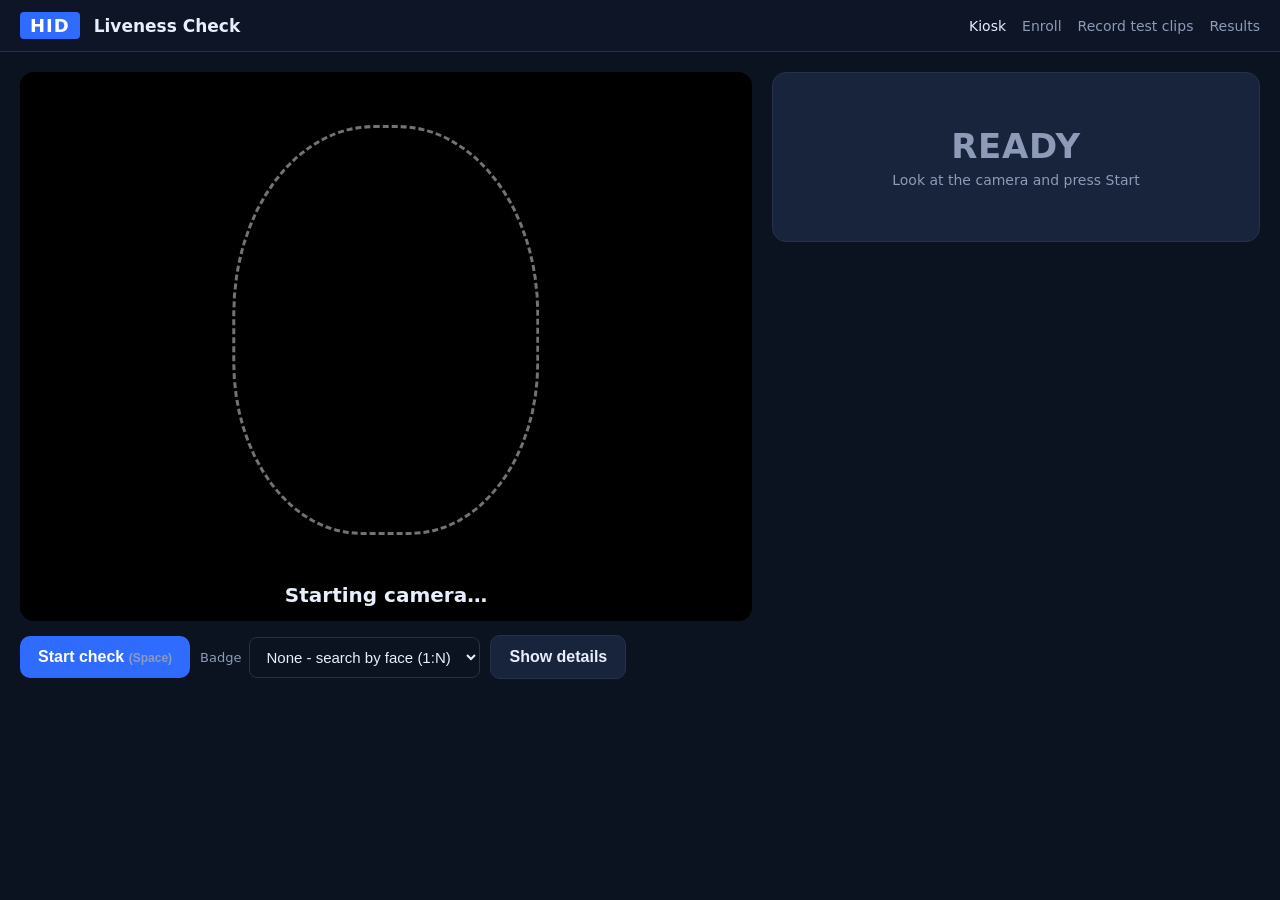
==== kiosk/index.html @ 291ff26f "Face liveness and identity kiosk prototype - Capture burst, quality gate, YuNet + MediaPipe landmark" ====
<!doctype html>
<html lang="en">
<head>
  <meta charset="utf-8" />
  <meta name="viewport" content="width=device-width, initial-scale=1" />
  <title>HID Liveness Kiosk</title>
  <link rel="stylesheet" href="styles.css" />
</head>
<body>
  <header>
    <span class="logo">HID</span><h1>Liveness Check</h1>
    <nav><a href="/" class="active">Kiosk</a><a href="/enroll.html">Enroll</a><a href="/record.html">Record test clips</a><a href="/report.html">Results</a></nav>
  </header>
  <main class="grid">
    <section class="stack">
      <div class="cam" id="cam">
        <video id="video" playsinline muted></video>
        <div class="guide"></div>
        <div class="progress" id="progress"></div>
        <div class="instruction" id="instruction"></div>
        <div class="banner" id="banner">Starting camera…</div>
      </div>
      <div class="row">
        <button id="start">Start check <span class="small muted">(Space)</span></button>
        <label style="flex-direction:row;align-items:center;gap:8px">Badge
          <select id="claimed"><option value="">None - search by face (1:N)</option></select>
        </label>
        <button class="secondary" id="toggleDebug">Show details</button>
      </div>
    </section>

    <section class="stack">
      <div class="decision" id="decision">
        <div class="big muted">READY</div>
        <div class="why">Look at the camera and press Start</div>
      </div>

      <div class="card otp hidden" id="otpCard">
        <h2>One-time code</h2>
        <p class="small muted" id="otpSent"></p>
        <form id="otpForm" class="stack">
          <input id="otpCode" inputmode="numeric" maxlength="8" autocomplete="one-time-code" placeholder="••••••" />
          <button type="submit">Verify code</button>
        </form>
      </div>

      <div class="card hidden" id="phoneCard">
        <h2>Demo phone (mock SMS)</h2>
        <div class="phone" id="phone"><span class="muted small">No messages</span></div>
      </div>

      <div class="card hidden" id="debugCard">
        <h2>Why this decision</h2>
        <div id="debug" class="muted small">Run a check to see each signal.</div>
      </div>
    </section>
  </main>
  <script type="module" src="kiosk.js"></script>
</body>
</html>
---- kiosk/styles.css ----
:root {
  --bg: #0b1220;
  --panel: #121b2e;
  --panel-2: #18243b;
  --line: #24324d;
  --text: #e8eefc;
  --muted: #8d9bb8;
  --brand: #2f6bff;
  --allow: #1fbf63;
  --verify: #f2a516;
  --deny: #e5484d;
  --radius: 14px;
  font-family: "Segoe UI", system-ui, -apple-system, sans-serif;
  color-scheme: dark;
}
* { box-sizing: border-box; }
body { margin: 0; background: var(--bg); color: var(--text); min-height: 100vh; }
a { color: #8fb0ff; }
header {
  display: flex; align-items: center; gap: 14px; padding: 12px 20px;
  border-bottom: 1px solid var(--line); background: #0d1526;
}
.logo { background: var(--brand); color: #fff; font-weight: 800; letter-spacing: 1px;
  padding: 3px 10px; border-radius: 4px; font-size: 18px; }
header h1 { font-size: 17px; font-weight: 600; margin: 0; }
header nav { margin-left: auto; display: flex; gap: 16px; font-size: 14px; }
header nav a { text-decoration: none; color: var(--muted); }
header nav a.active { color: var(--text); }

main { padding: 20px; max-width: 1280px; margin: 0 auto; }
.grid { display: grid; grid-template-columns: minmax(0, 1.5fr) minmax(320px, 1fr); gap: 20px; }
@media (max-width: 900px) { .grid { grid-template-columns: 1fr; } }

.card { background: var(--panel); border: 1px solid var(--line); border-radius: var(--radius); padding: 16px; }
.card h2 { font-size: 14px; text-transform: uppercase; letter-spacing: .08em; color: var(--muted); margin: 0 0 12px; }

.cam { position: relative; border-radius: var(--radius); overflow: hidden; background: #000; aspect-ratio: 4/3; }
.cam video { width: 100%; height: 100%; object-fit: cover; transform: scaleX(-1); display: block; }
.guide {
  position: absolute; left: 50%; top: 47%; width: 42%; aspect-ratio: 3/4; transform: translate(-50%, -50%);
  border: 3px dashed rgba(255,255,255,.45); border-radius: 46% 46% 42% 42%; transition: border-color .2s;
}
.cam.capturing .guide { border-style: solid; border-color: var(--brand); }
.cam.allow .guide { border-style: solid; border-color: var(--allow); }
.cam.deny .guide { border-style: solid; border-color: var(--deny); }
.cam.verify .guide { border-style: solid; border-color: var(--verify); }
.cam .banner {
  position: absolute; left: 0; right: 0; bottom: 0; padding: 14px 18px; font-size: 20px; font-weight: 600;
  background: linear-gradient(transparent, rgba(0,0,0,.75)); text-align: center;
}
.cam .instruction {
  position: absolute; left: 50%; top: 12px; transform: translateX(-50%); padding: 10px 20px;
  background: var(--verify); color: #1b1300; font-size: 24px; font-weight: 800; border-radius: 10px;
  display: none; white-space: nowrap;
}
.progress { position: absolute; left: 0; top: 0; height: 5px; background: var(--brand); width: 0; }

.decision { border-radius: var(--radius); padding: 22px; text-align: center; background: var(--panel-2);
  border: 1px solid var(--line); min-height: 170px; display: flex; flex-direction: column; justify-content: center; gap: 6px; }
.decision .big { font-size: 34px; font-weight: 800; letter-spacing: .02em; }
.decision.allow { background: rgba(31,191,99,.12); border-color: var(--allow); }
.decision.allow .big { color: var(--allow); }
.decision.deny { background: rgba(229,72,77,.12); border-color: var(--deny); }
.decision.deny .big { color: var(--deny); }
.decision.verify { background: rgba(242,165,22,.12); border-color: var(--verify); }
.decision.verify .big { color: var(--verify); }
.decision .who { font-size: 18px; }
.decision .why { color: var(--muted); font-size: 14px; }
.metrics { display: flex; justify-content: center; gap: 22px; margin-top: 8px; font-size: 15px; }
.metrics b { font-variant-numeric: tabular-nums; }

button, .btn {
  background: var(--brand); color: #fff; border: 0; border-radius: 10px; padding: 12px 18px;
  font-size: 16px; font-weight: 600; cursor: pointer;
}
button.secondary { background: var(--panel-2); border: 1px solid var(--line); color: var(--text); }
button:disabled { opacity: .5; cursor: default; }
.row { display: flex; gap: 10px; align-items: center; flex-wrap: wrap; }
.stack { display: flex; flex-direction: column; gap: 14px; }
label { font-size: 13px; color: var(--muted); display: flex; flex-direction: column; gap: 4px; }
input, select {
  background: var(--bg); color: var(--text); border: 1px solid var(--line); border-radius: 8px;
  padding: 10px 12px; font-size: 15px;
}
.otp input { font-size: 28px; letter-spacing: .4em; text-align: center; width: 100%; }

table { width: 100%; border-collapse: collapse; font-size: 13px; font-variant-numeric: tabular-nums; }
td, th { padding: 6px 8px; border-bottom: 1px solid var(--line); text-align: left; }
th { color: var(--muted); font-weight: 500; }
.bar { height: 8px; border-radius: 4px; background: var(--line); position: relative; min-width: 80px; }
.bar > span { position: absolute; left: 0; top: 0; bottom: 0; border-radius: 4px; }
.muted { color: var(--muted); }
.small { font-size: 12px; }
.pill { display: inline-block; padding: 2px 8px; border-radius: 99px; font-size: 12px; font-weight: 600; }
.pill.ALLOW { background: rgba(31,191,99,.2); color: var(--allow); }
.pill.DENY { background: rgba(229,72,77,.2); color: var(--deny); }
.pill.REQUEST_VERIFICATION { background: rgba(242,165,22,.2); color: var(--verify); }
.phone { background: #05080f; border: 2px solid #2a3550; border-radius: 22px; padding: 14px; font-size: 14px; min-height: 90px; }
.phone .sms { background: var(--panel-2); border-radius: 12px; padding: 8px 10px; margin-top: 6px; }
.hidden { display: none !important; }
.labels { display: grid; grid-template-columns: repeat(auto-fit, minmax(130px, 1fr)); gap: 10px; }
.labels button { padding: 16px 10px; }
.labels button .n { display: block; font-size: 12px; opacity: .8; font-weight: 400; }
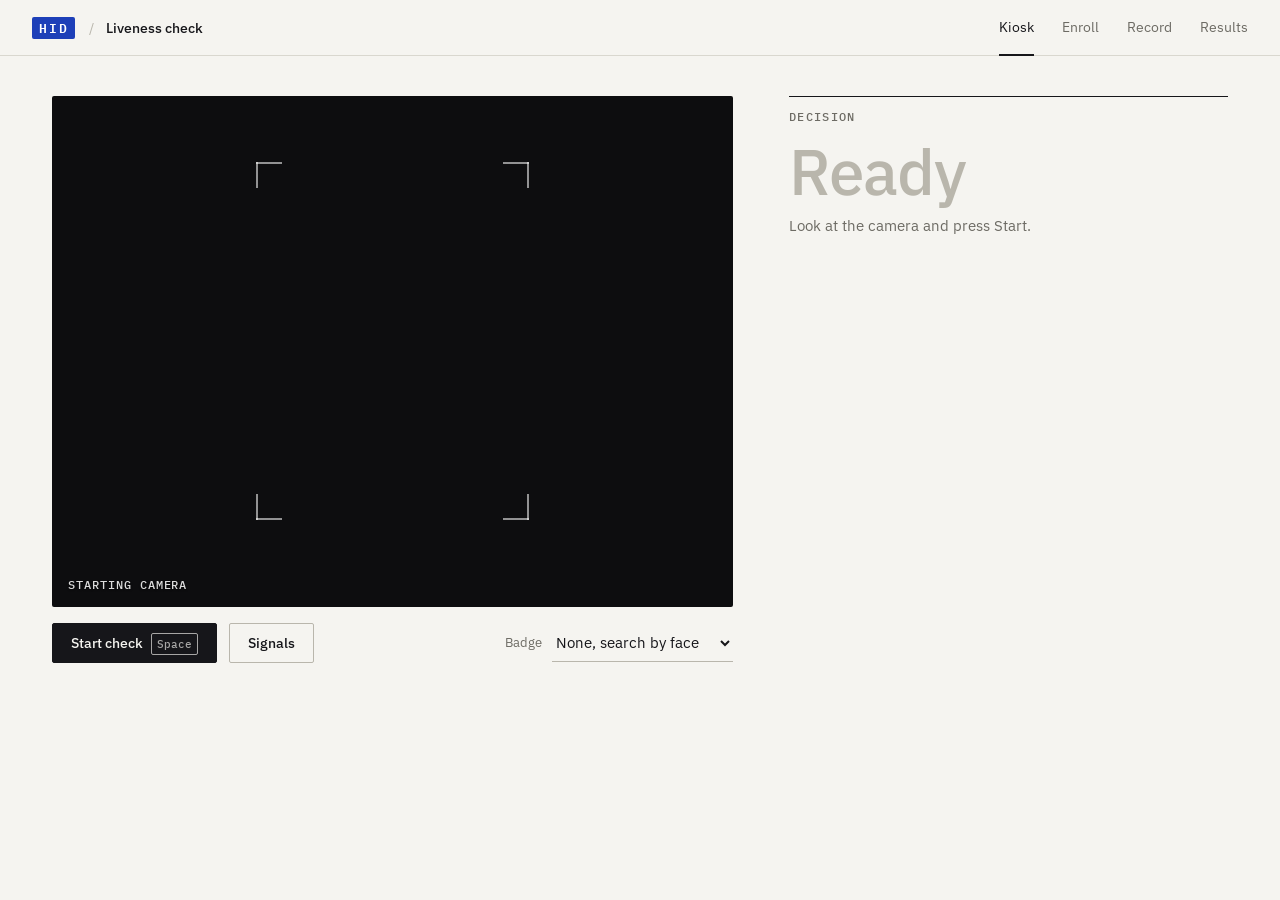
==== commit 6207465a: "Deploy to AWS, stream frames during capture, refresh UI - scripts/deploy_aws.py + deploy.bat: EC2 + " ====
--- a/kiosk/index.html
+++ b/kiosk/index.html
@@ -8,53 +8,58 @@
 </head>
 <body>
   <header>
-    <span class="logo">HID</span><h1>Liveness Check</h1>
-    <nav><a href="/" class="active">Kiosk</a><a href="/enroll.html">Enroll</a><a href="/record.html">Record test clips</a><a href="/report.html">Results</a></nav>
+    <span class="logo">HID</span><h1>Liveness check</h1>
+    <nav><a href="/" class="active">Kiosk</a><a href="/enroll.html">Enroll</a><a href="/record.html">Record</a><a href="/report.html">Results</a></nav>
   </header>
   <main class="grid">
     <section class="stack">
       <div class="cam" id="cam">
         <video id="video" playsinline muted></video>
         <div class="guide"></div>
+        <div class="instruction" id="instruction"></div>
+        <div class="banner" id="banner">Starting camera</div>
         <div class="progress" id="progress"></div>
-        <div class="instruction" id="instruction"></div>
-        <div class="banner" id="banner">Starting camera…</div>
       </div>
-      <div class="row">
-        <button id="start">Start check <span class="small muted">(Space)</span></button>
-        <label style="flex-direction:row;align-items:center;gap:8px">Badge
-          <select id="claimed"><option value="">None - search by face (1:N)</option></select>
+      <div class="row" style="justify-content:space-between">
+        <div class="row">
+          <button id="start">Start check<kbd>Space</kbd></button>
+          <button class="secondary" id="toggleDebug">Signals</button>
+        </div>
+        <label style="flex-direction:row;align-items:center;gap:10px">Badge
+          <select id="claimed"><option value="">None, search by face</option></select>
         </label>
-        <button class="secondary" id="toggleDebug">Show details</button>
       </div>
     </section>
 
     <section class="stack">
-      <div class="decision" id="decision">
-        <div class="big muted">READY</div>
-        <div class="why">Look at the camera and press Start</div>
+      <div class="decision idle" id="decision">
+        <div class="eyebrow">Decision</div>
+        <div class="big">Ready</div>
+        <p class="why">Look at the camera and press Start.</p>
       </div>
 
       <div class="card otp hidden" id="otpCard">
         <h2>One-time code</h2>
-        <p class="small muted" id="otpSent"></p>
         <form id="otpForm" class="stack">
-          <input id="otpCode" inputmode="numeric" maxlength="8" autocomplete="one-time-code" placeholder="••••••" />
+          <p class="small muted" id="otpSent" style="margin:0"></p>
+          <input id="otpCode" inputmode="numeric" maxlength="8" autocomplete="one-time-code" placeholder="000000" aria-label="One-time code" />
           <button type="submit">Verify code</button>
         </form>
       </div>
 
       <div class="card hidden" id="phoneCard">
-        <h2>Demo phone (mock SMS)</h2>
+        <h2>Demo device · SMS</h2>
         <div class="phone" id="phone"><span class="muted small">No messages</span></div>
-      </div>
-
-      <div class="card hidden" id="debugCard">
-        <h2>Why this decision</h2>
-        <div id="debug" class="muted small">Run a check to see each signal.</div>
       </div>
     </section>
   </main>
+
+  <section class="wide hidden" id="debugCard">
+    <div class="card">
+      <h2>Signals behind this decision</h2>
+      <div id="debug" class="muted small">Run a check to see each signal.</div>
+    </div>
+  </section>
   <script type="module" src="kiosk.js"></script>
 </body>
 </html>
--- a/kiosk/styles.css
+++ b/kiosk/styles.css
@@ -1,103 +1,184 @@
+@import url("https://fonts.googleapis.com/css2?family=IBM+Plex+Mono:wght@400;500&family=IBM+Plex+Sans:wght@400;500;600&display=swap");
+
+/* ---------- tokens ---------------------------------------------------------- */
 :root {
-  --bg: #0b1220;
-  --panel: #121b2e;
-  --panel-2: #18243b;
-  --line: #24324d;
-  --text: #e8eefc;
-  --muted: #8d9bb8;
-  --brand: #2f6bff;
-  --allow: #1fbf63;
-  --verify: #f2a516;
-  --deny: #e5484d;
-  --radius: 14px;
-  font-family: "Segoe UI", system-ui, -apple-system, sans-serif;
-  color-scheme: dark;
+  --paper: #f5f4f0;
+  --paper-2: #ecebe5;
+  --ink: #16161a;
+  --muted: #6d6b64;
+  --line: #d9d7cf;
+  --line-strong: #b9b6ac;
+  --accent: #1d3fb8;          /* HID blue, used sparingly */
+  --allow: #1c7a4b;
+  --verify: #a8670c;
+  --deny: #b3261e;
+  --viewfinder: #0d0d0f;
+  --sans: "IBM Plex Sans", "Segoe UI", system-ui, sans-serif;
+  --mono: "IBM Plex Mono", ui-monospace, "Cascadia Mono", Consolas, monospace;
+  /* aliases used by page-specific styles */
+  --bg: var(--paper); --panel: var(--paper); --panel-2: var(--paper-2); --text: var(--ink); --brand: var(--accent);
+  color-scheme: light;
 }
+@media (prefers-color-scheme: dark) {
+  :root:not([data-theme="light"]) {
+    --paper: #121214; --paper-2: #1a1a1d; --ink: #ecebe6; --muted: #8f8d86;
+    --line: #2a2a2e; --line-strong: #3b3b40; --accent: #7c97ff;
+    --allow: #4fbf86; --verify: #e0a43c; --deny: #f0675d; --viewfinder: #000;
+    color-scheme: dark;
+  }
+}
+
+/* ---------- base ------------------------------------------------------------ */
 * { box-sizing: border-box; }
-body { margin: 0; background: var(--bg); color: var(--text); min-height: 100vh; }
-a { color: #8fb0ff; }
+html { -webkit-text-size-adjust: 100%; }
+body {
+  margin: 0; background: var(--paper); color: var(--ink);
+  font: 400 15px/1.5 var(--sans); min-height: 100vh;
+  -webkit-font-smoothing: antialiased;
+}
+a { color: inherit; }
+code, .mono { font-family: var(--mono); font-size: .92em; }
+::selection { background: var(--ink); color: var(--paper); }
+
+/* ---------- header ---------------------------------------------------------- */
 header {
-  display: flex; align-items: center; gap: 14px; padding: 12px 20px;
-  border-bottom: 1px solid var(--line); background: #0d1526;
+  display: flex; align-items: center; gap: 14px;
+  padding: 0 32px; height: 56px; border-bottom: 1px solid var(--line);
 }
-.logo { background: var(--brand); color: #fff; font-weight: 800; letter-spacing: 1px;
-  padding: 3px 10px; border-radius: 4px; font-size: 18px; }
-header h1 { font-size: 17px; font-weight: 600; margin: 0; }
-header nav { margin-left: auto; display: flex; gap: 16px; font-size: 14px; }
-header nav a { text-decoration: none; color: var(--muted); }
-header nav a.active { color: var(--text); }
+.logo {
+  font: 600 13px/1 var(--mono); letter-spacing: .14em; color: #fff;
+  background: var(--accent); padding: 5px 7px 4px; border-radius: 2px;
+}
+header h1 { font: 500 14px/1 var(--sans); margin: 0; color: var(--ink); }
+header h1::before { content: "/"; color: var(--line-strong); margin-right: 12px; font-weight: 400; }
+header nav { margin-left: auto; display: flex; gap: 28px; }
+header nav a {
+  text-decoration: none; color: var(--muted); font-size: 13.5px;
+  padding: 18px 0 16px; border-bottom: 2px solid transparent;
+}
+header nav a:hover { color: var(--ink); }
+header nav a.active { color: var(--ink); border-bottom-color: var(--ink); }
 
-main { padding: 20px; max-width: 1280px; margin: 0 auto; }
-.grid { display: grid; grid-template-columns: minmax(0, 1.5fr) minmax(320px, 1fr); gap: 20px; }
-@media (max-width: 900px) { .grid { grid-template-columns: 1fr; } }
+main { padding: 40px 32px 64px; max-width: 1240px; margin: 0 auto; }
+.wide { padding: 0 32px 64px; max-width: 1240px; margin: 0 auto; }
+.grid { display: grid; grid-template-columns: minmax(0, 1.55fr) minmax(300px, 1fr); gap: 56px; align-items: start; }
+@media (max-width: 920px) {
+  .grid { grid-template-columns: 1fr; gap: 32px; }
+  header { padding: 0 16px; } header nav { gap: 16px; } main { padding: 24px 16px 48px; }
+}
 
-.card { background: var(--panel); border: 1px solid var(--line); border-radius: var(--radius); padding: 16px; }
-.card h2 { font-size: 14px; text-transform: uppercase; letter-spacing: .08em; color: var(--muted); margin: 0 0 12px; }
+/* ---------- sections -------------------------------------------------------- */
+.card { border-top: 1px solid var(--ink); padding: 14px 0 0; }
+.card + .card { margin-top: 28px; }
+.card h2, .eyebrow {
+  font: 500 11.5px/1 var(--mono); letter-spacing: .12em; text-transform: uppercase;
+  color: var(--muted); margin: 0 0 16px;
+}
+.stack { display: flex; flex-direction: column; gap: 16px; }
+.row { display: flex; gap: 12px; align-items: center; flex-wrap: wrap; }
+.muted { color: var(--muted); }
+.small { font-size: 13px; }
+.hidden { display: none !important; }
 
-.cam { position: relative; border-radius: var(--radius); overflow: hidden; background: #000; aspect-ratio: 4/3; }
+/* ---------- viewfinder ------------------------------------------------------ */
+.cam {
+  --c: rgba(255, 255, 255, .55);
+  position: relative; overflow: hidden; background: var(--viewfinder);
+  aspect-ratio: 4 / 3; border-radius: 2px;
+}
 .cam video { width: 100%; height: 100%; object-fit: cover; transform: scaleX(-1); display: block; }
 .guide {
-  position: absolute; left: 50%; top: 47%; width: 42%; aspect-ratio: 3/4; transform: translate(-50%, -50%);
-  border: 3px dashed rgba(255,255,255,.45); border-radius: 46% 46% 42% 42%; transition: border-color .2s;
+  position: absolute; top: 13%; bottom: 17%; left: 30%; right: 30%;
+  --l: 26px; --w: 2px;
+  background:
+    linear-gradient(var(--c), var(--c)) top left / var(--l) var(--w),
+    linear-gradient(var(--c), var(--c)) top left / var(--w) var(--l),
+    linear-gradient(var(--c), var(--c)) top right / var(--l) var(--w),
+    linear-gradient(var(--c), var(--c)) top right / var(--w) var(--l),
+    linear-gradient(var(--c), var(--c)) bottom left / var(--l) var(--w),
+    linear-gradient(var(--c), var(--c)) bottom left / var(--w) var(--l),
+    linear-gradient(var(--c), var(--c)) bottom right / var(--l) var(--w),
+    linear-gradient(var(--c), var(--c)) bottom right / var(--w) var(--l);
+  background-repeat: no-repeat;
+  transition: inset .25s ease;
 }
-.cam.capturing .guide { border-style: solid; border-color: var(--brand); }
-.cam.allow .guide { border-style: solid; border-color: var(--allow); }
-.cam.deny .guide { border-style: solid; border-color: var(--deny); }
-.cam.verify .guide { border-style: solid; border-color: var(--verify); }
+.cam.capturing { --c: #fff; }
+.cam.capturing .guide { top: 12%; bottom: 16%; left: 29%; right: 29%; }
+.cam.allow { --c: #5fd394; }
+.cam.verify { --c: #f0b44c; }
+.cam.deny { --c: #ff6b61; }
 .cam .banner {
-  position: absolute; left: 0; right: 0; bottom: 0; padding: 14px 18px; font-size: 20px; font-weight: 600;
-  background: linear-gradient(transparent, rgba(0,0,0,.75)); text-align: center;
+  position: absolute; left: 16px; bottom: 14px; right: 16px;
+  font: 500 12px/1.3 var(--mono); letter-spacing: .08em; text-transform: uppercase;
+  color: rgba(255, 255, 255, .86); text-shadow: 0 1px 2px rgba(0, 0, 0, .6);
 }
 .cam .instruction {
-  position: absolute; left: 50%; top: 12px; transform: translateX(-50%); padding: 10px 20px;
-  background: var(--verify); color: #1b1300; font-size: 24px; font-weight: 800; border-radius: 10px;
-  display: none; white-space: nowrap;
+  position: absolute; left: 0; right: 0; top: 0; display: none;
+  padding: 14px 18px; background: var(--paper); color: var(--ink);
+  font: 500 20px/1.2 var(--sans); border-bottom: 2px solid var(--verify);
 }
-.progress { position: absolute; left: 0; top: 0; height: 5px; background: var(--brand); width: 0; }
+.progress { position: absolute; left: 0; bottom: 0; height: 2px; width: 0; background: #fff; }
 
-.decision { border-radius: var(--radius); padding: 22px; text-align: center; background: var(--panel-2);
-  border: 1px solid var(--line); min-height: 170px; display: flex; flex-direction: column; justify-content: center; gap: 6px; }
-.decision .big { font-size: 34px; font-weight: 800; letter-spacing: .02em; }
-.decision.allow { background: rgba(31,191,99,.12); border-color: var(--allow); }
+/* ---------- decision ------------------------------------------------------- */
+.decision { border-top: 1px solid var(--ink); padding-top: 14px; min-height: 230px; }
+.decision .big {
+  font: 500 64px/1 var(--sans); letter-spacing: -.02em; margin: 6px 0 12px; color: var(--line-strong);
+}
 .decision.allow .big { color: var(--allow); }
-.decision.deny { background: rgba(229,72,77,.12); border-color: var(--deny); }
+.decision.verify .big { color: var(--verify); }
 .decision.deny .big { color: var(--deny); }
-.decision.verify { background: rgba(242,165,22,.12); border-color: var(--verify); }
-.decision.verify .big { color: var(--verify); }
-.decision .who { font-size: 18px; }
-.decision .why { color: var(--muted); font-size: 14px; }
-.metrics { display: flex; justify-content: center; gap: 22px; margin-top: 8px; font-size: 15px; }
-.metrics b { font-variant-numeric: tabular-nums; }
+.decision .why { color: var(--ink); font-size: 15px; margin: 0 0 22px; max-width: 34ch; }
+.decision.idle .why { color: var(--muted); }
+.readout { margin: 0; border-top: 1px solid var(--line); }
+.readout > div {
+  display: flex; justify-content: space-between; gap: 16px;
+  padding: 9px 0; border-bottom: 1px solid var(--line); font-size: 14px;
+}
+.readout dt { color: var(--muted); }
+.readout dd { margin: 0; font: 500 14px/1.5 var(--mono); text-align: right; }
+.breakdown { font: 400 12px/1.4 var(--mono); color: var(--muted); margin: 10px 0 0; }
 
+/* ---------- controls -------------------------------------------------------- */
 button, .btn {
-  background: var(--brand); color: #fff; border: 0; border-radius: 10px; padding: 12px 18px;
-  font-size: 16px; font-weight: 600; cursor: pointer;
+  font: 500 14px/1 var(--sans); cursor: pointer;
+  background: var(--ink); color: var(--paper); border: 1px solid var(--ink);
+  border-radius: 2px; padding: 12px 18px; transition: opacity .15s;
 }
-button.secondary { background: var(--panel-2); border: 1px solid var(--line); color: var(--text); }
-button:disabled { opacity: .5; cursor: default; }
-.row { display: flex; gap: 10px; align-items: center; flex-wrap: wrap; }
-.stack { display: flex; flex-direction: column; gap: 14px; }
-label { font-size: 13px; color: var(--muted); display: flex; flex-direction: column; gap: 4px; }
+button:hover { opacity: .86; }
+button.secondary { background: transparent; color: var(--ink); border-color: var(--line-strong); }
+button.secondary:hover { border-color: var(--ink); opacity: 1; }
+button:disabled { opacity: .4; cursor: default; }
+button:focus-visible, input:focus-visible, select:focus-visible, a:focus-visible { outline: 2px solid var(--accent); outline-offset: 2px; }
+kbd { font: 500 11px/1 var(--mono); padding: 3px 5px; border: 1px solid currentColor; border-radius: 2px; opacity: .65; margin-left: 8px; }
+
+label { font-size: 12.5px; color: var(--muted); display: flex; flex-direction: column; gap: 6px; }
 input, select {
-  background: var(--bg); color: var(--text); border: 1px solid var(--line); border-radius: 8px;
-  padding: 10px 12px; font-size: 15px;
+  font: 400 15px/1.3 var(--sans); color: var(--ink); background: transparent;
+  border: 0; border-bottom: 1px solid var(--line-strong); border-radius: 0; padding: 8px 0;
 }
-.otp input { font-size: 28px; letter-spacing: .4em; text-align: center; width: 100%; }
+input:focus, select:focus { border-bottom-color: var(--ink); outline: none; }
+select { padding-right: 18px; cursor: pointer; }
+select option { background: var(--paper); color: var(--ink); }
+.otp input { font: 500 30px/1 var(--mono); letter-spacing: .45em; text-align: center; padding: 12px 0; }
 
-table { width: 100%; border-collapse: collapse; font-size: 13px; font-variant-numeric: tabular-nums; }
-td, th { padding: 6px 8px; border-bottom: 1px solid var(--line); text-align: left; }
-th { color: var(--muted); font-weight: 500; }
-.bar { height: 8px; border-radius: 4px; background: var(--line); position: relative; min-width: 80px; }
-.bar > span { position: absolute; left: 0; top: 0; bottom: 0; border-radius: 4px; }
-.muted { color: var(--muted); }
-.small { font-size: 12px; }
-.pill { display: inline-block; padding: 2px 8px; border-radius: 99px; font-size: 12px; font-weight: 600; }
-.pill.ALLOW { background: rgba(31,191,99,.2); color: var(--allow); }
-.pill.DENY { background: rgba(229,72,77,.2); color: var(--deny); }
-.pill.REQUEST_VERIFICATION { background: rgba(242,165,22,.2); color: var(--verify); }
-.phone { background: #05080f; border: 2px solid #2a3550; border-radius: 22px; padding: 14px; font-size: 14px; min-height: 90px; }
-.phone .sms { background: var(--panel-2); border-radius: 12px; padding: 8px 10px; margin-top: 6px; }
-.hidden { display: none !important; }
-.labels { display: grid; grid-template-columns: repeat(auto-fit, minmax(130px, 1fr)); gap: 10px; }
-.labels button { padding: 16px 10px; }
-.labels button .n { display: block; font-size: 12px; opacity: .8; font-weight: 400; }
+/* ---------- tables & meters --------------------------------------------------- */
+table { width: 100%; border-collapse: collapse; font-size: 13.5px; font-variant-numeric: tabular-nums; }
+th { text-align: left; font: 500 11px/1 var(--mono); letter-spacing: .1em; text-transform: uppercase; color: var(--muted); padding: 10px 8px 10px 0; border-bottom: 1px solid var(--ink); }
+td { padding: 9px 8px 9px 0; border-bottom: 1px solid var(--line); vertical-align: top; }
+.bar { height: 2px; background: var(--line); position: relative; min-width: 72px; margin-top: 9px; }
+.bar > span { position: absolute; left: 0; top: 0; bottom: 0; }
+td b { font-family: var(--mono); font-weight: 500; }
+.pill { font: 500 11px/1 var(--mono); letter-spacing: .06em; text-transform: uppercase; }
+.pill::before { content: ""; display: inline-block; width: 7px; height: 7px; margin-right: 6px; vertical-align: 0; }
+.pill.ALLOW { color: var(--allow); } .pill.ALLOW::before { background: var(--allow); }
+.pill.DENY { color: var(--deny); } .pill.DENY::before { background: var(--deny); }
+.pill.REQUEST_VERIFICATION { color: var(--verify); } .pill.REQUEST_VERIFICATION::before { background: var(--verify); }
+
+/* ---------- demo phone -------------------------------------------------------- */
+.phone { border: 1px solid var(--line-strong); border-radius: 14px; padding: 14px; font-size: 14px; min-height: 80px; max-width: 320px; }
+.phone .sms { border-left: 2px solid var(--accent); padding: 4px 0 4px 10px; margin-top: 8px; font-family: var(--mono); }
+
+/* ---------- record page label grid -------------------------------------------- */
+.labels { display: grid; grid-template-columns: repeat(auto-fit, minmax(140px, 1fr)); gap: 8px; }
+.labels button { text-align: left; padding: 14px 14px 12px; line-height: 1.25; }
+.labels button .n { display: block; font: 400 12px/1 var(--mono); opacity: .7; margin-top: 8px; }
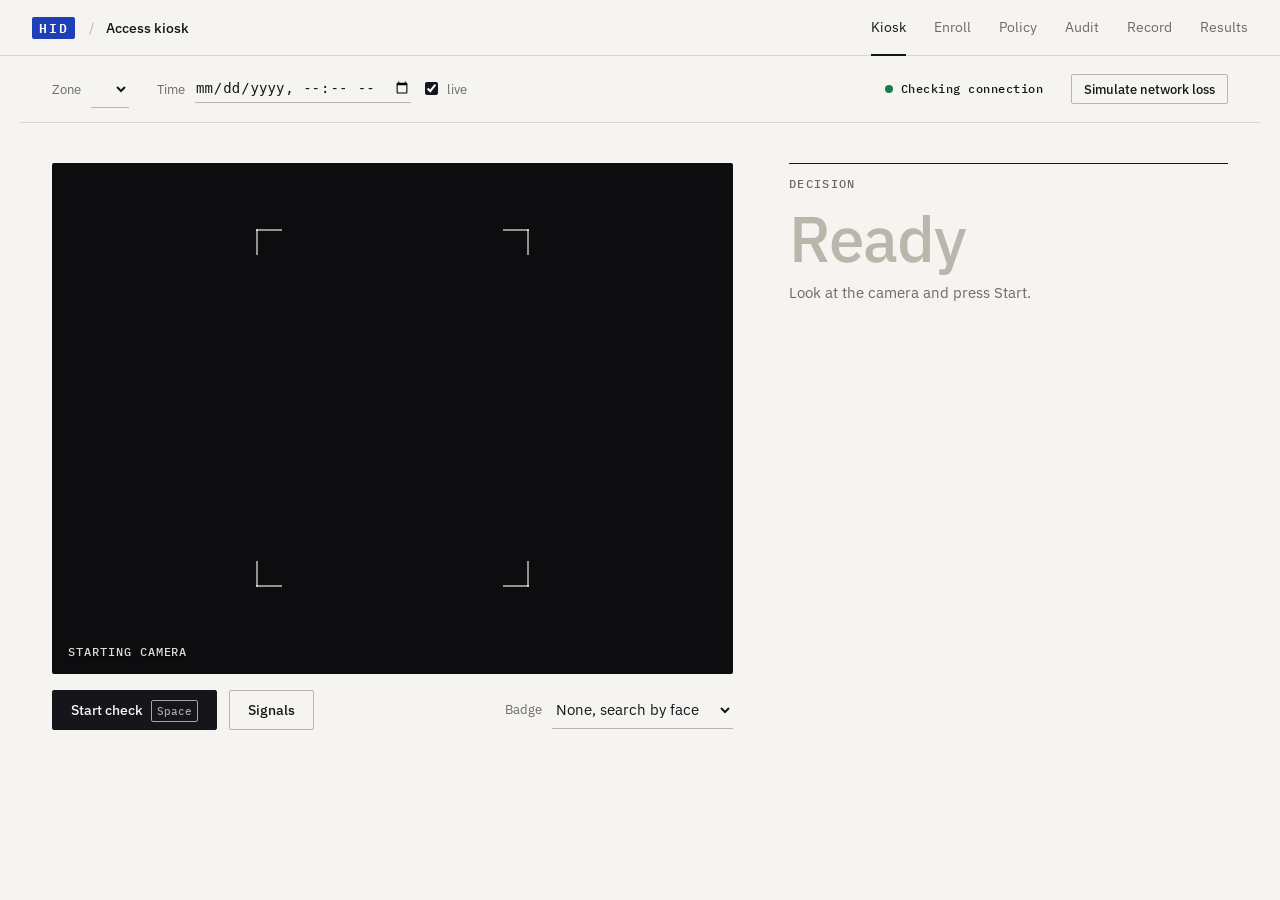
==== commit bdfb2353: "Context-aware access control and offline fail-safe mode - Campus access schedule (roles x zones x we" ====
--- a/kiosk/index.html
+++ b/kiosk/index.html
@@ -8,9 +8,21 @@
 </head>
 <body>
   <header>
-    <span class="logo">HID</span><h1>Liveness check</h1>
-    <nav><a href="/" class="active">Kiosk</a><a href="/enroll.html">Enroll</a><a href="/record.html">Record</a><a href="/report.html">Results</a></nav>
+    <span class="logo">HID</span><h1>Access kiosk</h1>
+    <nav><a href="/" class="active">Kiosk</a><a href="/enroll.html">Enroll</a><a href="/policy.html">Policy</a><a href="/audit.html">Audit</a><a href="/record.html">Record</a><a href="/report.html">Results</a></nav>
   </header>
+
+  <div class="contextbar">
+    <label class="inline">Zone <select id="zone"></select></label>
+    <label class="inline">Time
+      <input type="datetime-local" id="at" />
+      <span class="check"><input type="checkbox" id="liveTime" checked /> live</span>
+    </label>
+    <span class="spacer"></span>
+    <span class="net on" id="netStatus"><i></i>Checking connection</span>
+    <button class="secondary small-btn" id="simulate">Simulate network loss</button>
+  </div>
+
   <main class="grid">
     <section class="stack">
       <div class="cam" id="cam">
@@ -25,7 +37,7 @@
           <button id="start">Start check<kbd>Space</kbd></button>
           <button class="secondary" id="toggleDebug">Signals</button>
         </div>
-        <label style="flex-direction:row;align-items:center;gap:10px">Badge
+        <label class="inline">Badge
           <select id="claimed"><option value="">None, search by face</option></select>
         </label>
       </div>
@@ -39,10 +51,10 @@
       </div>
 
       <div class="card otp hidden" id="otpCard">
-        <h2>One-time code</h2>
+        <h2>Second factor</h2>
         <form id="otpForm" class="stack">
           <p class="small muted" id="otpSent" style="margin:0"></p>
-          <input id="otpCode" inputmode="numeric" maxlength="8" autocomplete="one-time-code" placeholder="000000" aria-label="One-time code" />
+          <input id="otpCode" inputmode="numeric" maxlength="8" autocomplete="one-time-code" placeholder="000000" aria-label="Verification code" />
           <button type="submit">Verify code</button>
         </form>
       </div>
--- a/kiosk/styles.css
+++ b/kiosk/styles.css
@@ -178,6 +178,37 @@
 .phone { border: 1px solid var(--line-strong); border-radius: 14px; padding: 14px; font-size: 14px; min-height: 80px; max-width: 320px; }
 .phone .sms { border-left: 2px solid var(--accent); padding: 4px 0 4px 10px; margin-top: 8px; font-family: var(--mono); }
 
+/* ---------- kiosk context bar --------------------------------------------------- */
+.contextbar {
+  display: flex; align-items: center; gap: 28px; flex-wrap: wrap;
+  max-width: 1240px; margin: 0 auto; padding: 14px 32px; border-bottom: 1px solid var(--line);
+}
+.contextbar .spacer { flex: 1; }
+label.inline { flex-direction: row; align-items: center; gap: 10px; }
+label.inline input[type="datetime-local"] { font: 400 14px/1.2 var(--mono); padding: 4px 0; }
+label.inline input:disabled { color: var(--muted); }
+.check { display: inline-flex; align-items: center; gap: 6px; font-size: 12.5px; }
+.check input { accent-color: var(--ink); }
+.net { display: inline-flex; align-items: center; gap: 8px; font: 500 12px/1 var(--mono); letter-spacing: .04em; }
+.net i { width: 8px; height: 8px; border-radius: 50%; background: var(--allow); display: inline-block; }
+.net.off { color: var(--deny); }
+.net.off i { background: var(--deny); animation: blink 1.2s steps(2, start) infinite; }
+@keyframes blink { to { visibility: hidden; } }
+.small-btn { padding: 8px 12px; font-size: 12.5px; }
+@media (max-width: 920px) { .contextbar { padding: 12px 16px; gap: 14px; } }
+
+/* ---------- policy matrix ----------------------------------------------------------- */
+.matrix td, .matrix th { white-space: nowrap; }
+.matrix td.win { font: 400 12.5px/1.5 var(--mono); }
+.matrix td.none { color: var(--line-strong); }
+.tag { font: 500 10.5px/1 var(--mono); letter-spacing: .08em; text-transform: uppercase; border: 1px solid currentColor; padding: 3px 5px; border-radius: 2px; }
+.tag.high { color: var(--deny); }
+.tag.std { color: var(--muted); }
+.qr { width: 180px; height: 180px; background: #fff; padding: 6px; border: 1px solid var(--line); }
+.qr svg { width: 100%; height: 100%; display: block; }
+.verdict { font: 500 22px/1.2 var(--sans); }
+.verdict.inside { color: var(--allow); } .verdict.grace { color: var(--verify); } .verdict.outside { color: var(--deny); }
+
 /* ---------- record page label grid -------------------------------------------- */
 .labels { display: grid; grid-template-columns: repeat(auto-fit, minmax(140px, 1fr)); gap: 8px; }
 .labels button { text-align: left; padding: 14px 14px 12px; line-height: 1.25; }
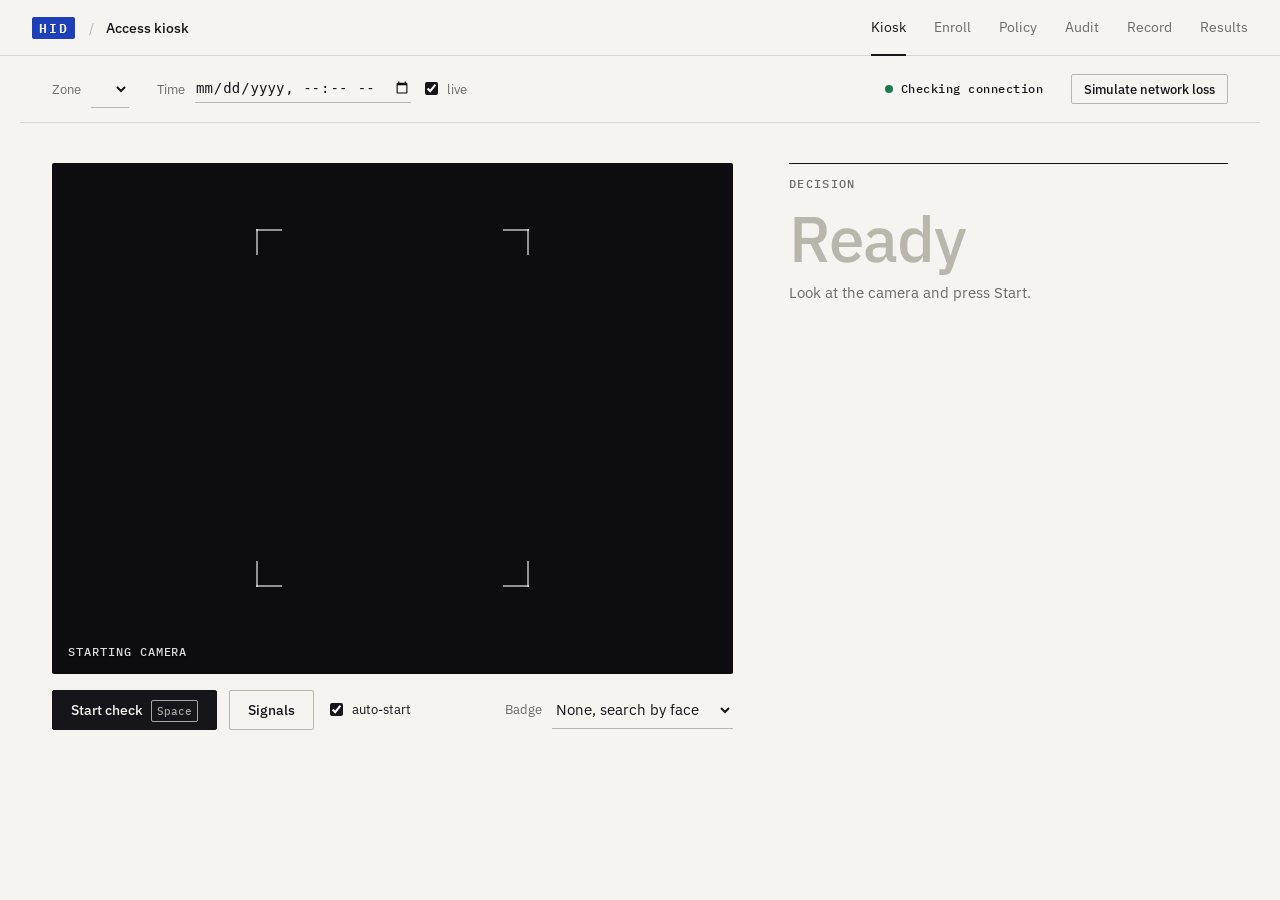
==== commit e2d82c2d: "Guided pose enrollment, live cues, auto-start and occlusion handling - In-browser face tracking (Med" ====
--- a/kiosk/index.html
+++ b/kiosk/index.html
@@ -36,6 +36,7 @@
         <div class="row">
           <button id="start">Start check<kbd>Space</kbd></button>
           <button class="secondary" id="toggleDebug">Signals</button>
+          <span class="check" title="Starts automatically when one face is centred and close enough"><input type="checkbox" id="auto" checked /> auto-start</span>
         </div>
         <label class="inline">Badge
           <select id="claimed"><option value="">None, search by face</option></select>
--- a/kiosk/styles.css
+++ b/kiosk/styles.css
@@ -209,6 +209,19 @@
 .verdict { font: 500 22px/1.2 var(--sans); }
 .verdict.inside { color: var(--allow); } .verdict.grace { color: var(--verify); } .verdict.outside { color: var(--deny); }
 
+/* ---------- guided enrollment ---------------------------------------------------- */
+.posebar { position: relative; height: 14px; margin-top: -4px; }
+.posebar::before { content: ""; position: absolute; left: 0; right: 0; top: 6px; height: 1px; background: var(--line-strong); }
+.posebar .zone { position: absolute; top: 4px; height: 5px; background: var(--paper-2); border: 1px solid var(--line); }
+.posebar .zone.l { left: 6%; width: 22%; } .posebar .zone.c { left: 41%; width: 18%; } .posebar .zone.r { right: 6%; width: 22%; }
+.posebar i { position: absolute; top: 1px; width: 2px; height: 12px; background: var(--ink); left: 50%; transition: left .08s linear; }
+.steps { counter-reset: step; list-style: none; display: flex; gap: 0; margin: 0; padding: 0; border-top: 1px solid var(--line); }
+.steps li { flex: 1; padding: 10px 0 0; font: 500 12px/1.2 var(--mono); letter-spacing: .06em; text-transform: uppercase; color: var(--muted); counter-increment: step; }
+.steps li::before { content: counter(step, decimal-leading-zero) "  "; color: var(--line-strong); }
+.steps li.active { color: var(--ink); }
+.steps li.done { color: var(--allow); }
+.steps li.done::before { content: "\2713  "; color: var(--allow); }
+
 /* ---------- record page label grid -------------------------------------------- */
 .labels { display: grid; grid-template-columns: repeat(auto-fit, minmax(140px, 1fr)); gap: 8px; }
 .labels button { text-align: left; padding: 14px 14px 12px; line-height: 1.25; }
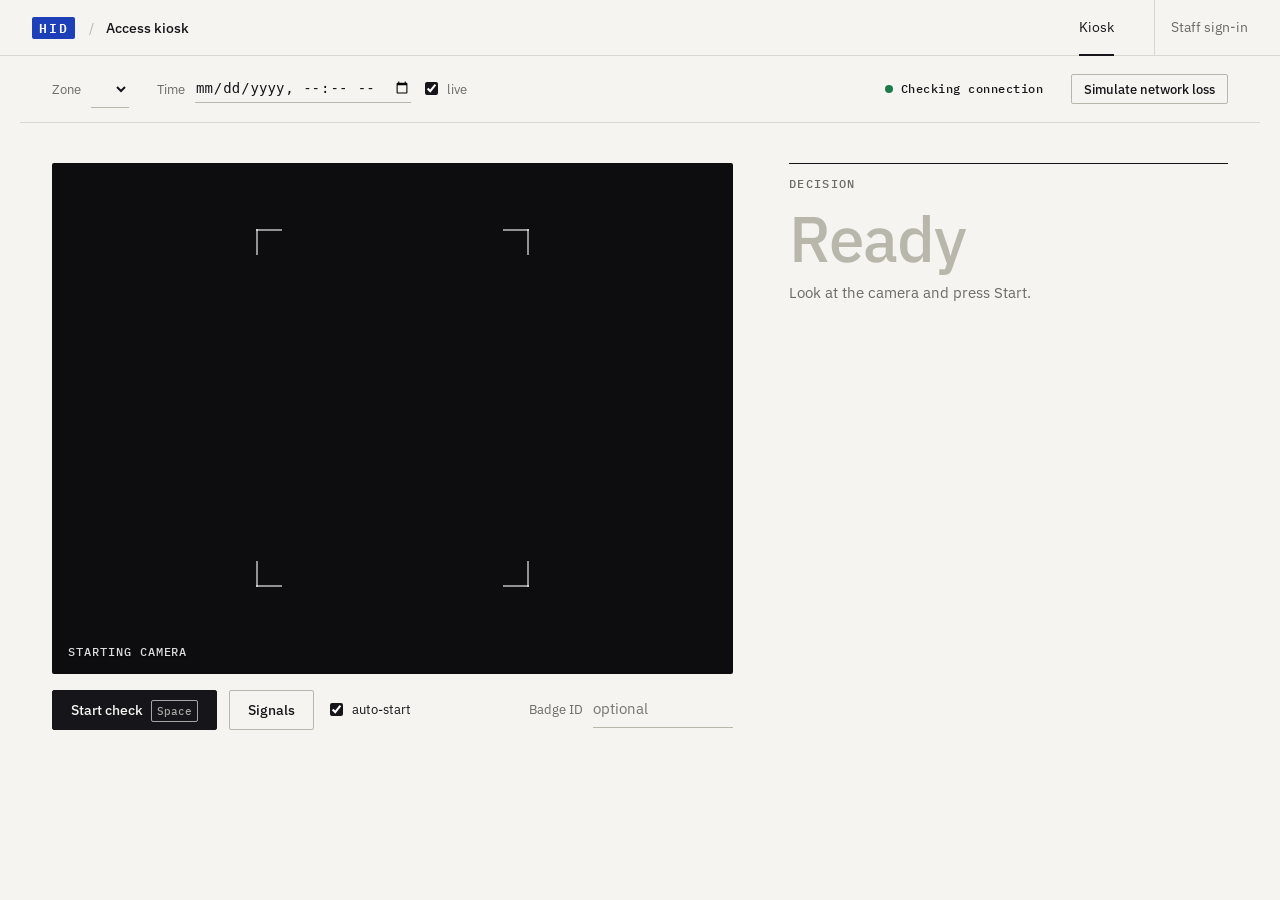
==== commit b2665898: "Qualified staff roles, locked back office, policy editor - Roles: policy admin, operator, auditor; s" ====
--- a/kiosk/index.html
+++ b/kiosk/index.html
@@ -9,18 +9,18 @@
 <body>
   <header>
     <span class="logo">HID</span><h1>Access kiosk</h1>
-    <nav><a href="/" class="active">Kiosk</a><a href="/enroll.html">Enroll</a><a href="/policy.html">Policy</a><a href="/audit.html">Audit</a><a href="/record.html">Record</a><a href="/report.html">Results</a></nav>
+    <nav id="nav"></nav>
   </header>
 
   <div class="contextbar">
-    <label class="inline">Zone <select id="zone"></select></label>
-    <label class="inline">Time
+    <label class="inline">Zone <select id="zone"></select><span id="zoneName" class="mono hidden"></span></label>
+    <label class="inline staffonly">Time
       <input type="datetime-local" id="at" />
       <span class="check"><input type="checkbox" id="liveTime" checked /> live</span>
     </label>
     <span class="spacer"></span>
     <span class="net on" id="netStatus"><i></i>Checking connection</span>
-    <button class="secondary small-btn" id="simulate">Simulate network loss</button>
+    <button class="secondary small-btn staffonly" id="simulate">Simulate network loss</button>
   </div>
 
   <main class="grid">
@@ -35,11 +35,11 @@
       <div class="row" style="justify-content:space-between">
         <div class="row">
           <button id="start">Start check<kbd>Space</kbd></button>
-          <button class="secondary" id="toggleDebug">Signals</button>
+          <button class="secondary staffonly" id="toggleDebug">Signals</button>
           <span class="check" title="Starts automatically when one face is centred and close enough"><input type="checkbox" id="auto" checked /> auto-start</span>
         </div>
-        <label class="inline">Badge
-          <select id="claimed"><option value="">None, search by face</option></select>
+        <label class="inline">Badge ID
+          <input id="claimed" placeholder="optional" autocomplete="off" style="width:140px" />
         </label>
       </div>
     </section>
--- a/kiosk/styles.css
+++ b/kiosk/styles.css
@@ -226,3 +226,11 @@
 .labels { display: grid; grid-template-columns: repeat(auto-fit, minmax(140px, 1fr)); gap: 8px; }
 .labels button { text-align: left; padding: 14px 14px 12px; line-height: 1.25; }
 .labels button .n { display: block; font: 400 12px/1 var(--mono); opacity: .7; margin-top: 8px; }
+
+/* ---------- staff link in the nav --------------------------------------------- */
+header nav a.staff { margin-left: 12px; padding-left: 16px; border-left: 1px solid var(--line); }
+
+/* ---------- policy editing ------------------------------------------------------ */
+input.win-in { font: 400 12.5px/1.4 var(--mono); width: 100%; min-width: 150px; padding: 4px 0; }
+select.small-sel { font: 500 11px/1 var(--mono); padding: 2px 14px 2px 0; margin-left: 6px; }
+#editBar button { padding: 8px 14px; font-size: 13px; }
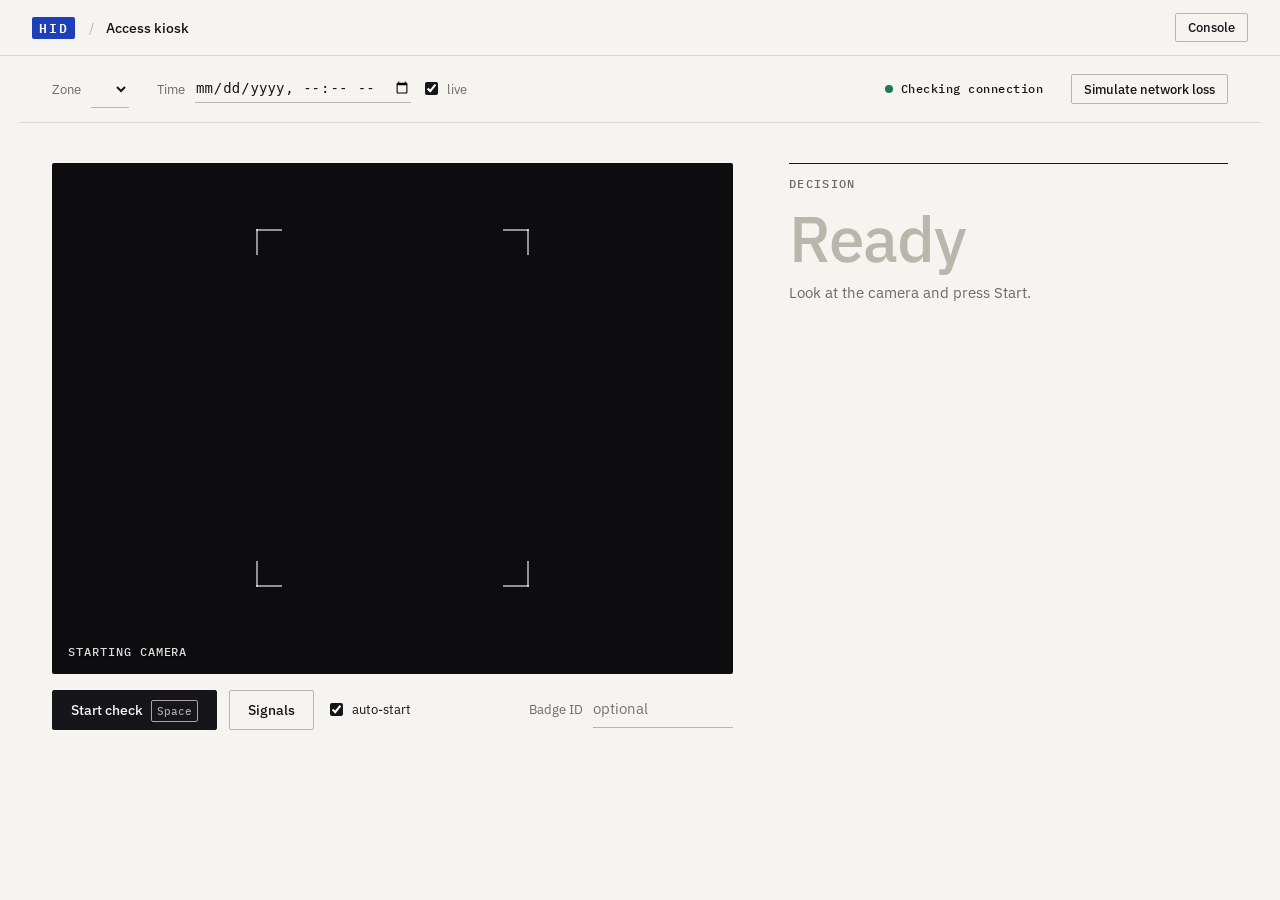
==== commit b4f76333: "Clearer live cue with more time; deploy update never replaces the server - The live cue is a large p" ====
--- a/kiosk/index.html
+++ b/kiosk/index.html
@@ -28,7 +28,13 @@
       <div class="cam" id="cam">
         <video id="video" playsinline muted></video>
         <div class="guide"></div>
-        <div class="instruction" id="instruction"></div>
+        <div class="cue hidden" id="cue" role="alert" aria-live="assertive">
+          <div class="cue-icon" id="cueIcon"></div>
+          <div class="cue-eyebrow" id="cueEyebrow">Live check</div>
+          <div class="cue-count" id="cueCount"></div>
+          <div class="cue-text" id="cueText"></div>
+          <div class="cue-bar"><i id="cueBar"></i></div>
+        </div>
         <div class="banner" id="banner">Starting camera</div>
         <div class="progress" id="progress"></div>
       </div>
--- a/kiosk/styles.css
+++ b/kiosk/styles.css
@@ -112,10 +112,40 @@
   font: 500 12px/1.3 var(--mono); letter-spacing: .08em; text-transform: uppercase;
   color: rgba(255, 255, 255, .86); text-shadow: 0 1px 2px rgba(0, 0, 0, .6);
 }
-.cam .instruction {
-  position: absolute; left: 0; right: 0; top: 0; display: none;
-  padding: 14px 18px; background: var(--paper); color: var(--ink);
-  font: 500 20px/1.2 var(--sans); border-bottom: 2px solid var(--verify);
+/* live cue: big, high-contrast, with a countdown and a time-left bar */
+.cam.cueing::after {
+  content: ""; position: absolute; inset: 0; border: 5px solid #f0b44c; pointer-events: none;
+  animation: cue-pulse 1s ease-in-out infinite;
+}
+.cue {
+  position: absolute; left: 0; right: 0; top: 0; z-index: 3;
+  display: grid; grid-template-columns: auto 1fr auto; column-gap: 18px; align-items: center;
+  padding: 18px 22px 16px; background: rgba(10, 10, 12, .82); color: #fff;
+}
+.cue-icon { grid-row: 1 / 3; width: 72px; height: 72px; color: #f0b44c; }
+.cue-icon svg { width: 100%; height: 100%; display: block; }
+.cue-eyebrow { font: 600 12px/1 var(--mono); letter-spacing: .12em; text-transform: uppercase; color: #f0b44c; align-self: end; }
+.cue-text { grid-column: 2; font: 600 30px/1.15 var(--sans); letter-spacing: -.01em; margin-top: 6px; }
+.cue-count { grid-row: 1 / 3; grid-column: 3; font: 600 60px/1 var(--mono); color: #f0b44c; min-width: 1ch; text-align: right; }
+.cue-bar { grid-column: 1 / -1; height: 8px; margin-top: 14px; background: rgba(255, 255, 255, .18); border-radius: 4px; overflow: hidden; }
+.cue-bar i { display: block; height: 100%; width: 100%; background: #f0b44c; transform-origin: left; }
+.cue.ready .cue-bar i { transform: scaleX(1); }
+.cue.go .cue-text { color: #f0b44c; }
+.cue.go.turn_left .cue-icon svg { animation: cue-left .9s ease-in-out infinite; }
+.cue.go.turn_right .cue-icon svg { animation: cue-right .9s ease-in-out infinite; }
+.cue.go.blink .cue-icon svg { animation: cue-blink .9s ease-in-out infinite; }
+@keyframes cue-pulse { 50% { border-color: rgba(240, 180, 76, .35); } }
+@keyframes cue-left { 50% { transform: translateX(-12px); } }
+@keyframes cue-right { 50% { transform: translateX(12px); } }
+@keyframes cue-blink { 45%, 55% { transform: scaleY(.1); } }
+@media (max-width: 600px) {
+  .cue { padding: 12px 14px; column-gap: 12px; }
+  .cue-icon { width: 46px; height: 46px; }
+  .cue-text { font-size: 20px; }
+  .cue-count { font-size: 40px; }
+}
+@media (prefers-reduced-motion: reduce) {
+  .cam.cueing::after, .cue .cue-icon svg { animation: none !important; }
 }
 .progress { position: absolute; left: 0; bottom: 0; height: 2px; width: 0; background: #fff; }
 
@@ -234,3 +264,44 @@
 input.win-in { font: 400 12.5px/1.4 var(--mono); width: 100%; min-width: 150px; padding: 4px 0; }
 select.small-sel { font: 500 11px/1 var(--mono); padding: 2px 14px 2px 0; margin-left: 6px; }
 #editBar button { padding: 8px 14px; font-size: 13px; }
+
+/* ---------- console sign-in screen ---------------------------------------------------- */
+body.signin { display: flex; min-height: 100vh; }
+.signin-wrap { margin: auto; width: 100%; max-width: 460px; padding: 64px 16px 40px; }
+.signin-card {
+  background: var(--paper-2); border: 1px solid var(--line-strong); border-top: 3px solid var(--accent);
+  border-radius: 4px; padding: 28px 30px 26px; box-shadow: 0 18px 50px -24px rgba(0, 0, 0, .35);
+}
+@media (max-width: 480px) { .signin-card { padding: 22px 18px 20px; } }
+.signin-card h1 { font: 500 34px/1.1 var(--sans); letter-spacing: -.02em; margin: 26px 0 8px; }
+.signin-card .brand { font: 500 14px/1 var(--sans); }
+.signin-card button[type="submit"] { width: 100%; margin-top: 6px; }
+.signin-card .setup { margin-top: 26px; border-left: 2px solid var(--verify); padding: 4px 0 4px 14px; }
+.signin-foot { text-align: center; margin-top: 28px; }
+a.secondary-link { background: transparent; color: var(--ink); border: 1px solid var(--line-strong); text-decoration: none; display: inline-block; }
+header nav .navsep { flex: 0 0 1px; align-self: stretch; margin: 14px 4px; background: var(--line); }
+header nav .who { font: 500 12px/1 var(--mono); color: var(--muted); align-self: center; }
+
+/* ---------- kiosk console button ------------------------------------------------------ */
+header nav a.console-btn {
+  align-self: center; padding: 7px 12px; border: 1px solid var(--line-strong); border-radius: 2px;
+  color: var(--ink); font: 500 12.5px/1 var(--sans);
+}
+header nav a.console-btn:hover { border-color: var(--ink); }
+/* console -> kiosk, same look */
+body.signin a.kiosk-btn {
+  position: fixed; top: 16px; right: 16px; z-index: 5; padding: 7px 12px; border: 1px solid var(--line-strong);
+  border-radius: 2px; color: var(--ink); font: 500 12.5px/1 var(--sans); text-decoration: none; background: var(--paper);
+}
+body.signin a.kiosk-btn:hover { border-color: var(--ink); }
+
+/* ---------- modal + face check ---------------------------------------------------------- */
+.modal { position: fixed; inset: 0; background: rgba(10, 10, 12, .55); display: flex; align-items: center; justify-content: center; z-index: 50; padding: 16px; }
+.modal-box { background: var(--paper); border-top: 2px solid var(--ink); padding: 20px 22px; width: 100%; max-width: 440px; }
+.modal-box h2 { font: 500 20px/1.2 var(--sans); margin: 0 0 8px; }
+.small-cam { aspect-ratio: 4 / 3; }
+pre.codes { font: 500 15px/1.8 var(--mono); background: var(--paper-2); padding: 12px 16px; margin: 0; columns: 2; }
+
+/* ---------- sign-in "or" divider ------------------------------------------------------- */
+.or { display: flex; align-items: center; gap: 12px; color: var(--muted); font: 500 11px/1 var(--mono); letter-spacing: .1em; text-transform: uppercase; }
+.or::before, .or::after { content: ""; flex: 1; height: 1px; background: var(--line); }
